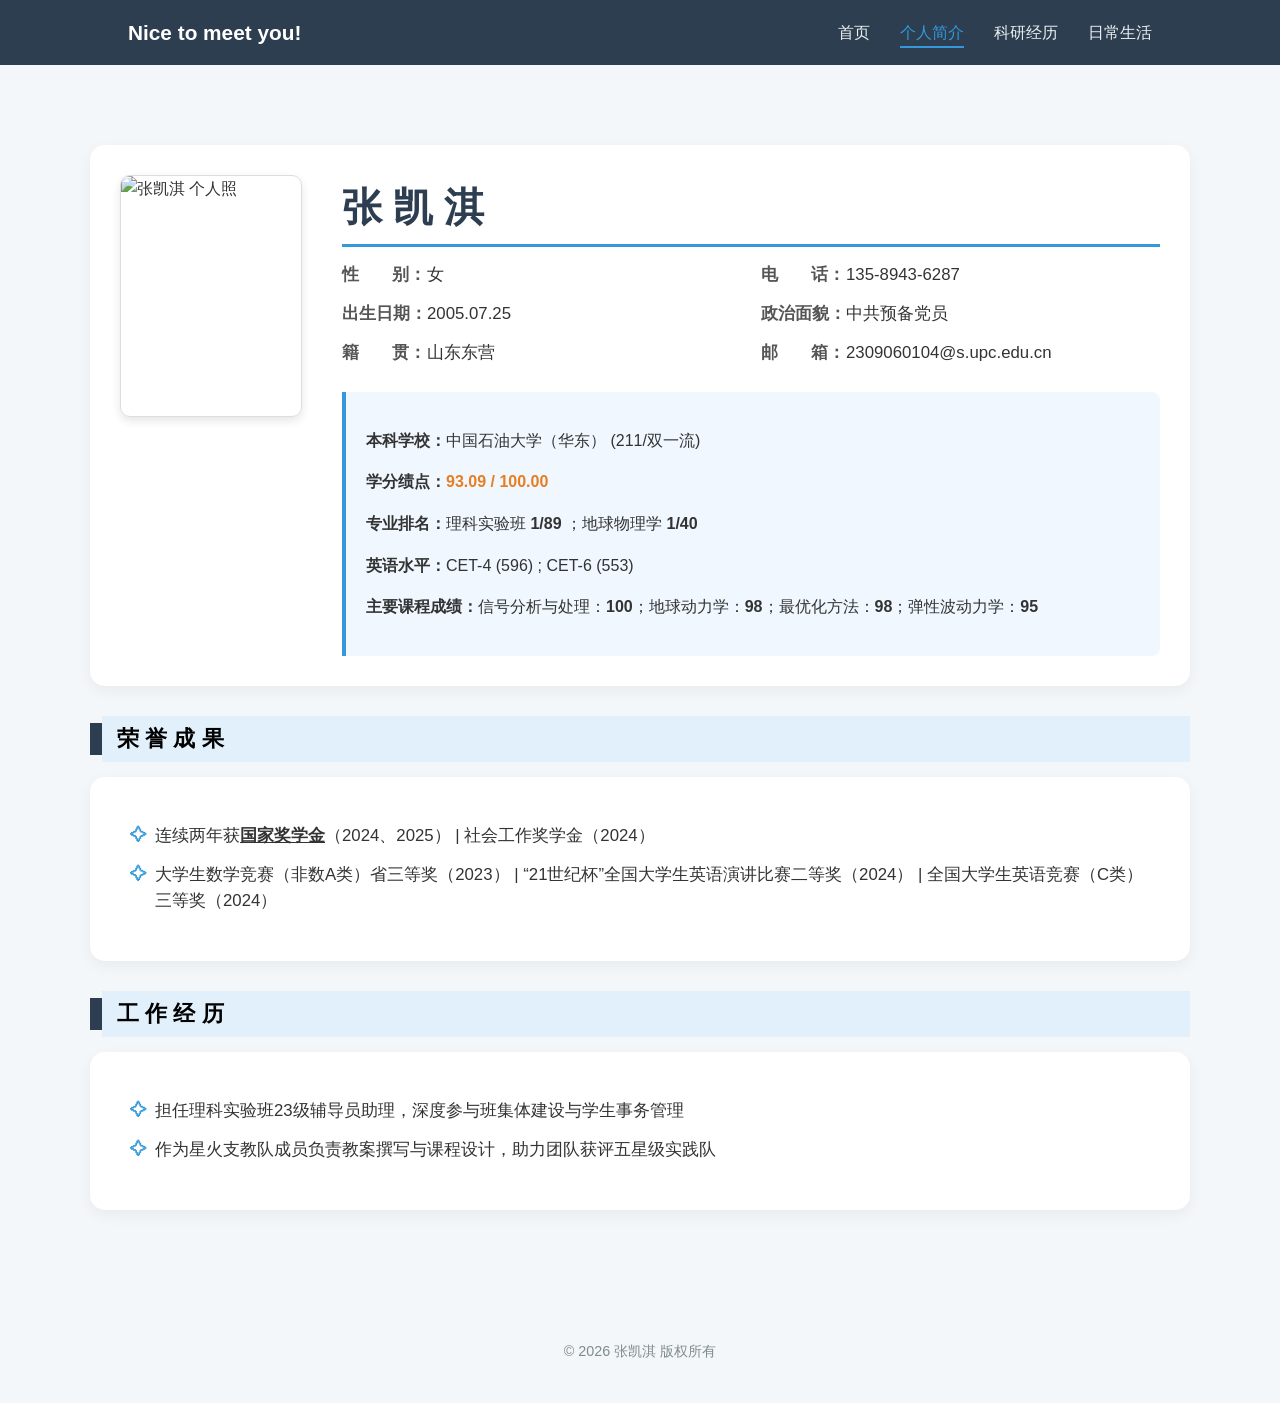
==== about.html @ c67b7058 "Add files via upload" ====
<!DOCTYPE html>
<html lang="zh-CN">
<head>
    <meta charset="UTF-8">
    <title>个人简介 | 张凯淇</title>
    <link rel="stylesheet" href="style.css">
    <style>
        /* 个人基本信息布局 */
        .profile-header {
            display: flex;
            gap: 40px;
            align-items: flex-start;
            flex-wrap: wrap;
        }

        .profile-photo {
            width: 180px;
            height: 240px;
            object-fit: cover;
            border-radius: 10px;
            box-shadow: 0 4px 10px rgba(0,0,0,0.1);
            border: 1px solid #ddd;
        }

        .profile-details {
            flex: 1;
            min-width: 300px;
        }

        /* 姓名及下划线样式 */
        .name-title {
            color: #2c3e50;
            font-size: 2.5rem;
            margin: 0 0 10px 0;
            font-weight: bold;
            border-bottom: 3px solid #3498db; /* 与学术块颜色一致的亮蓝色 */
            padding-bottom: 5px;
            display: block;
        }

        .info-grid {
            display: grid;
            grid-template-columns: 1fr 1fr;
            gap: 12px 20px;
            margin-top: 15px;
            font-size: 1.05rem;
        }

        .info-item b {
            color: #555;
            display: inline-block;
            width: 85px;
        }

        /* 学术数据高亮区 */
        .academic-stats {
            background-color: #f0f7ff;
            border-left: 4px solid #3498db;
            padding: 20px;
            margin-top: 25px;
            border-radius: 0 8px 8px 0;
        }

        /* --- 新增：图片中的标题栏样式 (蓝色系还原) --- */
        .custom-section-title {
            display: flex;
            align-items: center;
            margin: 30px 0 15px 0;
        }

        .dark-blue-block {
            width: 12px;
            height: 32px;
            background-color: #8b0000; /* 这里可以根据喜好改深蓝色 #1a3a5a，若要纯蓝统一可改 */
            background-color: #2c3e50; /* 采用深蓝色方块 */
            margin-right: 0;
        }

        .light-blue-bar {
            flex: 1;
            background-color: #e1f0fa; /* 浅蓝色背景条 */
            padding: 5px 15px;
            font-size: 1.4rem;
            font-weight: bold;
            color: #000;
        }

        /* 列表项样式 */
        .experience-list {
            list-style: none;
            padding-left: 10px;
        }

        .experience-list li {
            position: relative;
            padding-left: 25px;
            margin-bottom: 12px;
            line-height: 1.6;
            font-size: 1.05rem;
        }

        .experience-list li::before {
            content: "✧"; /* 还原图片中的菱形符号 */
            position: absolute;
            left: 0;
            color: #3498db;
            font-weight: bold;
        }

        .highlight-bold {
            font-weight: bold;
            text-decoration: underline; /* 还原图片中“国家奖学金”的强调感 */
        }
    </style>
</head>
<body>
    <nav>
        <div class="logo">Nice to meet you!</div>
        <ul>
            <li><a href="index.html">首页</a></li>
            <li><a href="about.html" class="active">个人简介</a></li>
            <li><a href="research.html">科研经历</a></li>
            <li><a href="life.html">日常生活</a></li>
        </ul>
    </nav>

    <div class="container">
        <!-- 1. 基本信息卡片 -->
        <div class="card" style="margin-top: 20px;">
            <div class="profile-header">
                <img src="images/me.jpg" alt="张凯淇 个人照" class="profile-photo">
                <div class="profile-details">
                    <span class="name-title">张 凯 淇</span>
                    <div class="info-grid">
                        <div class="info-item"><b>性&nbsp;&nbsp;&nbsp;&nbsp;&nbsp;&nbsp;&nbsp;别：</b>女</div>
                        <div class="info-item"><b>电&nbsp;&nbsp;&nbsp;&nbsp;&nbsp;&nbsp;&nbsp;话：</b>135-8943-6287</div>
                        <div class="info-item"><b>出生日期：</b>2005.07.25</div>
                        <div class="info-item"><b>政治面貌：</b>中共预备党员</div>
                        <div class="info-item"><b>籍&nbsp;&nbsp;&nbsp;&nbsp;&nbsp;&nbsp;&nbsp;贯：</b>山东东营</div>
                        <div class="info-item"><b>邮&nbsp;&nbsp;&nbsp;&nbsp;&nbsp;&nbsp;&nbsp;箱：</b>2309060104@s.upc.edu.cn</div>
                    </div>

                    <div class="academic-stats">
                        <p><b>本科学校：</b>中国石油大学（华东） (211/双一流)</p>
                        <p><b>学分绩点：</b><span style="color: #e67e22; font-weight: bold;">93.09 / 100.00</span></p>
                        <p><b>专业排名：</b>理科实验班 <b>1/89</b> ；地球物理学 <b>1/40</b></p>
                        <p><b>英语水平：</b>CET-4 (596) ; CET-6 (553)</p>
                        <p><b>主要课程成绩：</b>信号分析与处理：<b>100</b>；地球动力学：<b>98</b>；最优化方法：<b>98</b>；弹性波动力学：<b>95</b></p>
                    </div>
                </div>
            </div>
        </div>

        <!-- 2. 荣誉成果 (还原图片样式) -->
        <div class="custom-section-title">
            <div class="dark-blue-block"></div>
            <div class="light-blue-bar">荣 誉 成 果</div>
        </div>
        <div class="card">
            <ul class="experience-list">
                <li>连续两年获<span class="highlight-bold">国家奖学金</span>（2024、2025） | 社会工作奖学金（2024）</li>
                <li>大学生数学竞赛（非数A类）省三等奖（2023） | “21世纪杯”全国大学生英语演讲比赛二等奖（2024） | 全国大学生英语竞赛（C类）三等奖（2024）</li>
            </ul>
        </div>

        <!-- 3. 工作经历 (还原图片样式) -->
        <div class="custom-section-title">
            <div class="dark-blue-block"></div>
            <div class="light-blue-bar">工 作 经 历</div>
        </div>
        <div class="card">
            <ul class="experience-list">
                <li>担任理科实验班23级辅导员助理，深度参与班集体建设与学生事务管理</li>
                <li>作为星火支教队成员负责教案撰写与课程设计，助力团队获评五星级实践队</li>
            </ul>
        </div>
    </div>

    <footer>&copy; 2026 张凯淇 版权所有</footer>
</body>
</html>
---- style.css ----
/* style.css - 统一样式 */
:root {
    --primary-color: #2c3e50; /* 深蓝色，代表专业严谨 */
    --accent-color: #3498db;  /* 亮蓝色，用于高亮 */
    --bg-color: #f4f7f9;
    --card-bg: #ffffff;
}

body {
    font-family: 'PingFang SC', 'Microsoft YaHei', sans-serif;
    line-height: 1.6;
    color: #333;
    background-color: var(--bg-color);
    margin: 0;
}

/* 导航栏 */
nav {
    background-color: var(--primary-color);
    padding: 1rem 10%;
    display: flex;
    justify-content: space-between;
    align-items: center;
    position: sticky;
    top: 0;
    z-index: 1000;
}

.logo { color: white; font-weight: bold; font-size: 1.3rem; }
nav ul { list-style: none; display: flex; margin: 0; padding: 0; }
nav ul li { margin-left: 30px; }
nav ul li a { 
    color: #ecf0f1; 
    text-decoration: none; 
    font-weight: 500; 
    transition: 0.3s;
    padding-bottom: 5px;
}
nav ul li a:hover, nav ul li a.active { 
    color: var(--accent-color); 
    border-bottom: 2px solid var(--accent-color); 
}

/* 内容容器 */
.container {
    max-width: 1100px;
    margin: 40px auto;
    padding: 20px;
    animation: fadeIn 0.8s ease;
}

@keyframes fadeIn {
    from { opacity: 0; transform: translateY(15px); }
    to { opacity: 1; transform: translateY(0); }
}

/* 通用卡片样式 */
.card {
    background: var(--card-bg);
    padding: 30px;
    border-radius: 15px;
    box-shadow: 0 5px 15px rgba(0,0,0,0.05);
    margin-bottom: 30px;
}

h2 { border-left: 5px solid var(--accent-color); padding-left: 15px; color: var(--primary-color); }

/* ================= 轮播图核心样式 ================= */
.slider-area {
    position: relative;
    width: 100%;
    overflow: hidden;
}

.slider-track {
    display: flex;
    transition: transform 0.5s ease-in-out;
    width: 100%;
}

.slide-pane {
    min-width: 100%;
    display: flex;
    gap: 30px;
    align-items: center; /* 垂直居中对齐 */
    padding: 10px 5px;
    box-sizing: border-box;
}

/* 左侧图片区 (对应之前 HTML 的 slide-left) */
.slide-left, .image-side {
    flex: 1.2;
    min-height: 350px; 
    display: flex;
    gap: 10px;
    background-color: #f9f9f9; 
    border-radius: 10px;
    align-items: center;
    justify-content: center;
}

/* 新增：两张图并排显示的网格容器 */
.img-grid {
    display: flex;
    gap: 15px;
    width: 100%;
    padding: 10px;
}

.img-item {
    flex: 1;
    text-align: center;
}

.img-item img {
    width: 100%;
    height: auto !important; /* 覆盖之前的固定高度 */
    object-fit: contain !important;
    border-radius: 6px;
    box-shadow: 0 4px 10px rgba(0,0,0,0.1);
}

.img-caption {
    font-size: 13px;
    color: #555;
    margin-top: 8px;
    font-weight: 500;
}

/* 单张图片属性 (维持原样) */
.slide-left img:not(.img-item img), .image-side img {
    width: 100%;
    height: 100%;
    object-fit: contain; 
    border-radius: 10px;
}

/* 垂直堆叠模式 */
.v-stack {
    flex-direction: column;
}
.v-stack img {
    height: calc(50% - 5px); 
    object-fit: cover; 
}

/* 水平并排模式 */
.h-stack {
    flex-direction: row;
}
.h-stack img {
    width: calc(50% - 5px); 
    object-fit: cover; 
}

/* 右侧文字区 (对应之前 HTML 的 slide-right) */
.slide-right, .text-side {
    flex: 1;
    padding: 10px 0;
}

.slide-right h4, .text-side h3 {
    color: var(--primary-color);
    margin-top: 0;
    margin-bottom: 15px;
    font-size: 1.25rem;
}

.tech-tag {
    background: var(--accent-color);
    color: white;
    padding: 2px 8px;
    border-radius: 4px;
    font-size: 0.85rem;
    margin-right: 8px;
    vertical-align: middle;
}

.slide-right p, .text-side p {
    margin: 0;
    word-break: break-word; 
    font-size: 1rem;
    color: #555;
}

/* 轮播控制 */
.slider-nav {
    display: flex;
    justify-content: center;
    align-items: center;
    gap: 20px;
    margin-top: 20px;
}

.nav-btn {
    background: white;
    border: 1px solid var(--accent-color);
    color: var(--accent-color);
    width: 35px;
    height: 35px;
    border-radius: 50%;
    cursor: pointer;
    transition: 0.3s;
}

.nav-btn:hover {
    background: var(--accent-color);
    color: white;
}

.dots-container {
    display: flex;
    gap: 8px;
}

.dot {
    width: 8px;
    height: 8px;
    background: #ccc;
    border-radius: 50%;
    cursor: pointer;
}

.dot.active {
    background: var(--accent-color);
    width: 20px;
    border-radius: 4px;
}

/* ================= 其他原有样式 ================= */
footer { text-align: center; padding: 40px; color: #7f8c8d; font-size: 0.9rem; }

.framework-list {
    list-style: none;
    padding-left: 0;
    margin-top: 10px;
}
.framework-list li {
    position: relative;
    padding-left: 28px;
    margin-bottom: 15px;
    line-height: 1.6;
    font-size: 1.05rem;
    color: #444;
}
.framework-list li::before {
    content: "✦";
    position: absolute;
    left: 0;
    top: 2px;
    color: var(--accent-color);
    font-size: 1.2rem;
}
.framework-list b { color: var(--primary-color); }
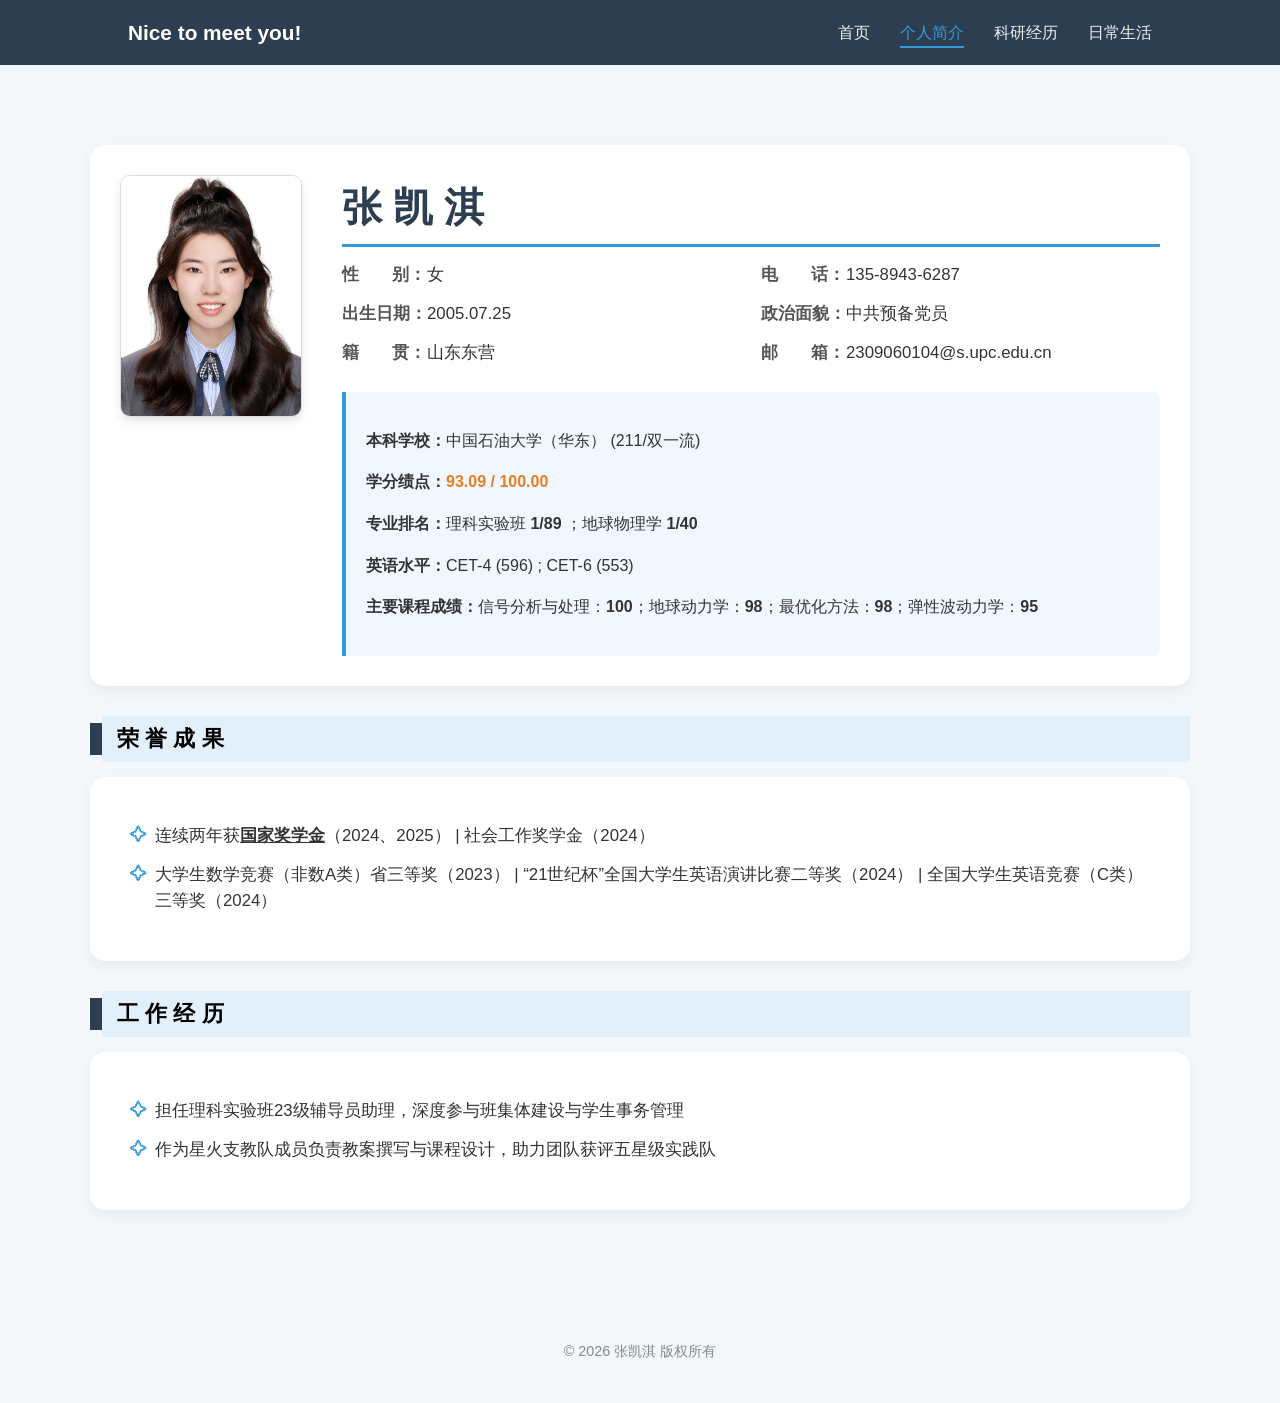
==== commit e4ee5a35: "Add files via upload" ====
--- a/about.html
+++ b/about.html
@@ -128,7 +128,7 @@
         <!-- 1. 基本信息卡片 -->
         <div class="card" style="margin-top: 20px;">
             <div class="profile-header">
-                <img src="images/me.jpg" alt="张凯淇 个人照" class="profile-photo">
+                <img src="Images/me.jpg" alt="张凯淇 个人照" class="profile-photo">
                 <div class="profile-details">
                     <span class="name-title">张 凯 淇</span>
                     <div class="info-grid">
